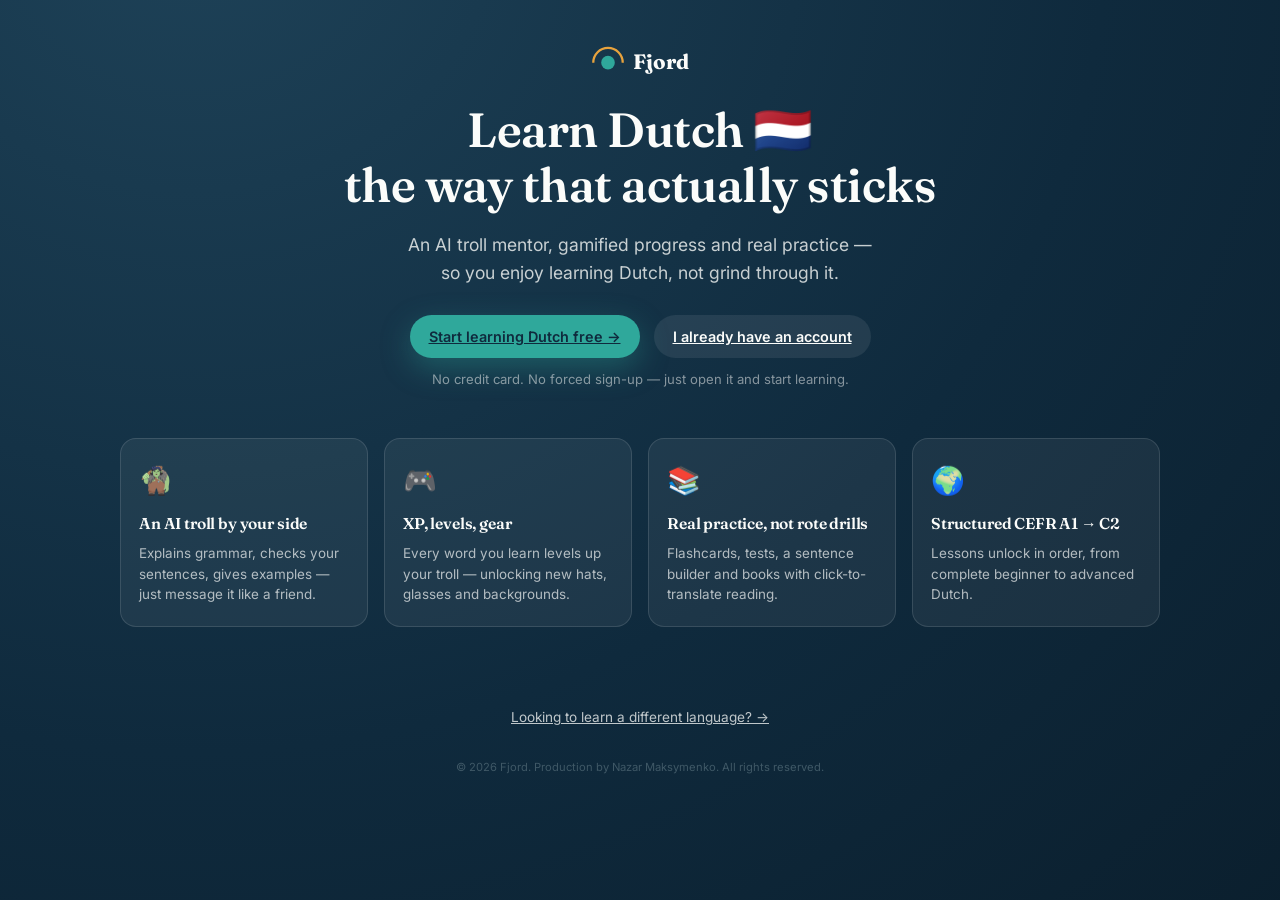
==== learn/dutch/index.html @ 415af26a "finally" ====
<!DOCTYPE html>
<html lang="en">
<head>
    <meta charset="UTF-8">
    <meta name="viewport" content="width=device-width, initial-scale=1.0, maximum-scale=1.0, user-scalable=yes">
    <meta name="author" content="Nazar Maksymenko">
    <meta name="copyright" content="© 2026 Nazar Maksymenko. All rights reserved.">
    <meta name="robots" content="index, follow">

    <!-- ============ PWA ============ -->
    <link rel="manifest" href="../../manifest.json">
    <meta name="theme-color" content="#0A1D2B">
    <link rel="apple-touch-icon" href="../../icons/apple-touch-icon.png">
    <link rel="icon" type="image/png" sizes="512x512" href="../../icons/icon-512.png">
    <link rel="icon" type="image/png" sizes="192x192" href="../../icons/icon-192.png">

    <!-- ============ SEO ============ -->
    <title>Learn Dutch Online for Free — AI Tutor & Games | Fjord</title>
    <meta name="description" content="Learn Dutch for free with Fjord: an AI troll tutor, gamified flashcards, adaptive stories and real practice from A1 to C2. No credit card, no ads.">
    <link rel="canonical" href="https://fjordlp.com/learn/dutch/">

    <!-- ============ Open Graph ============ -->
    <meta property="og:title" content="Learn Dutch Online for Free — AI Tutor & Games | Fjord">
    <meta property="og:description" content="An AI troll tutor, gamified flashcards, adaptive stories and real practice from A1 to C2 — free, no credit card.">
    <meta property="og:url" content="https://fjordlp.com/learn/dutch/">
    <meta property="og:type" content="website">
    <meta property="og:image" content="https://fjordlp.com/og-image.jpg">
    <meta property="og:image:width" content="1200">
    <meta property="og:image:height" content="630">

    <!-- ============ Twitter Card ============ -->
    <meta name="twitter:card" content="summary_large_image">
    <meta name="twitter:title" content="Learn Dutch Online for Free — AI Tutor & Games | Fjord">
    <meta name="twitter:description" content="An AI troll tutor, gamified flashcards, adaptive stories and real practice from A1 to C2 — free, no credit card.">
    <meta name="twitter:image" content="https://fjordlp.com/og-image.jpg">

    <!-- ============ Fonts ============ -->
    <link rel="preconnect" href="https://fonts.googleapis.com">
    <link rel="preconnect" href="https://fonts.gstatic.com" crossorigin>
    <link href="https://fonts.googleapis.com/css2?family=Fraunces:ital,opsz,wght@0,9..144,400;0,9..144,600;0,9..144,700;1,9..144,500&family=Inter:wght@400;500;600;700&family=JetBrains+Mono:wght@400;500;700&display=swap" rel="stylesheet">

    <!-- ============ Styles ============ -->
    <link rel="stylesheet" href="../../css/style.css">

    <!-- ============ Structured data ============ -->
    <script type="application/ld+json">
    {
      "@context": "https://schema.org",
      "@type": "Course",
      "name": "Learn Dutch with Fjord",
      "description": "Gamified Dutch learning platform with an AI tutor, flashcards, adaptive stories and CEFR A1-C2 progression.",
      "provider": {
        "@type": "Organization",
        "name": "Fjord",
        "sameAs": "https://fjordlp.com/"
      },
      "offers": {
        "@type": "Offer",
        "price": "0",
        "priceCurrency": "USD"
      }
    }
    </script>
</head>
<body>
    <div class="auth-page" style="padding-bottom:60px;">
        <section class="hero-landing">
            <div class="hero-inner">
                <div class="hero-brand" style="justify-content:center;">
                    <span class="mark"><svg viewBox="0 0 30 30" width="34" height="34"><circle cx="15" cy="20" r="6" fill="#2FA89B"/><path d="M2 20 A13 13 0 0 1 28 20" stroke="#E8A33D" stroke-width="2" fill="none"/></svg></span>
                    Fjord
                </div>
                <h1 class="hero-title">Learn Dutch 🇳🇱<br>the way that actually sticks</h1>
                <p class="hero-subtitle">An AI troll mentor, gamified progress and real practice —<br class="hero-br">so you enjoy learning Dutch, not grind through it.</p>
                <div class="hero-cta-row">
                    <a class="btn btn-hero-primary" href="/?lang=nl&amp;ui=en">Start learning Dutch free →</a>
                    <a class="btn btn-hero-ghost" href="/?lang=nl&amp;ui=en">I already have an account</a>
                </div>
                <p class="hero-microcopy">No credit card. No forced sign-up — just open it and start learning.</p>
            </div>

            <div class="hero-features">
                <div class="hero-feature-card">
                    <div class="hero-feature-icon">🧌</div>
                    <h3>An AI troll by your side</h3>
                    <p>Explains grammar, checks your sentences, gives examples — just message it like a friend.</p>
                </div>
                <div class="hero-feature-card">
                    <div class="hero-feature-icon">🎮</div>
                    <h3>XP, levels, gear</h3>
                    <p>Every word you learn levels up your troll — unlocking new hats, glasses and backgrounds.</p>
                </div>
                <div class="hero-feature-card">
                    <div class="hero-feature-icon">📚</div>
                    <h3>Real practice, not rote drills</h3>
                    <p>Flashcards, tests, a sentence builder and books with click-to-translate reading.</p>
                </div>
                <div class="hero-feature-card">
                    <div class="hero-feature-icon">🌍</div>
                    <h3>Structured CEFR A1 → C2</h3>
                    <p>Lessons unlock in order, from complete beginner to advanced Dutch.</p>
                </div>
            </div>
        </section>

        <p style="margin-top:24px;font-size:.85rem;"><a href="/" style="color:var(--frost);opacity:.75;">Looking to learn a different language? →</a></p>

        <footer class="appfoot" style="width:100%;">© 2026 Fjord. Production by Nazar Maksymenko. All rights reserved.</footer>
    </div>
</body>
</html>
---- css/style.css ----
/* ===== СТИЛІ ===== */
        :root {
            --navy: #0F2A3D;
            --teal: #2FA89B;
            --teal-dim: #1F7A70;
            --amber: #E8A33D;
            --rose: #D9765B;
            --cream: #F3EFE4;
            --frost: #FBFCFA;
            --ink: #12232B;
            --ink-soft: #3F5866;
            --line: rgba(15,42,61,0.14);
            --line-soft: rgba(15,42,61,0.08);
            --radius: 16px;
            --shadow: 0 8px 28px rgba(15,42,61,0.10);
            --shadow-lg: 0 20px 48px rgba(15,42,61,0.18);
            --green: #2e7d32;
            --red: #c62828;
        }
        * { box-sizing: border-box; }
        html, body { margin: 0; padding: 0; overflow-x: hidden; height: 100%; }
        body {
            font-family: 'Inter', system-ui, sans-serif;
            background: var(--frost);
            color: var(--ink);
            -webkit-font-smoothing: antialiased;
            line-height: 1.5;
            min-height: 100vh;
        }
        h1,h2,h3,h4 { font-family: 'Fraunces', serif; font-weight: 600; margin: 0 0 .4em 0; color: var(--navy); letter-spacing: -.01em; }
        .mono { font-family: 'JetBrains Mono', monospace; }
        button { font-family: inherit; cursor: pointer; }
        ::selection { background: var(--teal); color: white; }
        .hidden { display: none !important; }

        /* ===== AUTH ===== */
.auth-page {
    display: flex;
    flex-direction: column;
    align-items: center;
    min-height: 100vh;
    padding: 0 20px 60px;
    background: radial-gradient(130% 170% at 15% -10%, #1E4258 0%, var(--navy) 55%, #0A1D2B 100%);
}

/* ===== HERO LANDING ===== */
.hero-landing { width: 100%; max-width: 1040px; padding-top: 40px; }
.hero-inner { text-align: center; max-width: 720px; margin: 0 auto; }
.hero-brand {
    display: inline-flex; align-items: center; gap: 8px;
    font-family: 'Fraunces', serif; font-weight: 700; font-size: 1.3rem; color: var(--frost);
    margin-bottom: 20px;
}
.hero-troll { display: flex; justify-content: center; margin-bottom: 8px; min-height: 96px; }
.hero-title {
    font-family: 'Fraunces', serif; font-weight: 600; font-size: clamp(1.9rem, 4.5vw, 3rem);
    color: var(--frost); line-height: 1.15; margin: 0 0 18px;
}
.hero-subtitle {
    color: rgba(251,252,250,.78); font-size: clamp(.95rem, 2vw, 1.1rem); line-height: 1.6;
    margin: 0 0 28px;
}
.hero-cta-row { display: flex; gap: 14px; justify-content: center; flex-wrap: wrap; margin-bottom: 12px; }
.btn-hero-primary {
    background: var(--teal); color: var(--navy); border: none; border-radius: 999px;
    padding: 15px 30px; font-weight: 700; font-size: 1rem; cursor: pointer;
    box-shadow: 0 10px 30px rgba(47,168,155,.35); transition: transform .15s, box-shadow .15s;
}
.btn-hero-primary:hover { transform: translateY(-2px); box-shadow: 0 14px 36px rgba(47,168,155,.45); }
.btn-hero-ghost {
    background: rgba(255,255,255,.08); color: var(--frost); border: 1.5px solid rgba(255,255,255,.25);
    border-radius: 999px; padding: 15px 26px; font-weight: 600; font-size: 1rem; cursor: pointer;
    transition: background .15s;
}
.btn-hero-ghost:hover { background: rgba(255,255,255,.16); }
.hero-microcopy { color: rgba(251,252,250,.5); font-size: .82rem; margin: 0 0 48px; }

.hero-features {
    display: grid; grid-template-columns: repeat(4, 1fr); gap: 16px;
    margin-bottom: 56px;
}
.hero-feature-card {
    background: rgba(255,255,255,.06); border: 1px solid rgba(255,255,255,.12);
    border-radius: 16px; padding: 22px 18px; text-align: left;
}
.hero-feature-icon { font-size: 1.7rem; margin-bottom: 10px; }
.hero-feature-card h3 { color: var(--frost); font-size: .98rem; margin: 0 0 8px; font-family: 'Fraunces', serif; }
.hero-feature-card p { color: rgba(251,252,250,.68); font-size: .84rem; line-height: 1.5; margin: 0; }

@media (max-width: 900px) {
    .hero-features { grid-template-columns: 1fr 1fr; }
}
@media (max-width: 560px) {
    .hero-features { grid-template-columns: 1fr; }
    .hero-br { display: none; }
}
.auth-box {
    background: var(--frost);
    border-radius: var(--radius);
    padding: 40px 32px;
    max-width: 420px;
    width: 100%;
    margin: 0 auto 20px;
    scroll-margin-top: 40px;
    box-shadow: var(--shadow-lg);
}
.auth-box .brand {
    display: flex;
    align-items: center;
    gap: 10px;
    font-family: 'Fraunces', serif;
    font-weight: 700;
    font-size: 1.5rem;
    color: var(--navy);
    justify-content: center;
    margin-bottom: 24px;
}
.auth-box .brand .mark { width: 32px; height: 32px; }
.auth-box h2 { text-align: center; margin-bottom: 20px; }
.auth-box .field { margin-bottom: 16px; }
.auth-box .field label { display: block; font-size: .82rem; font-weight: 600; color: var(--ink-soft); margin-bottom: 4px; }
.auth-box .field input {
    width: 100%; padding: 10px 14px; border-radius: 10px; border: 1px solid var(--line);
    font-size: .95rem; font-family: inherit;
}
.auth-box .field input:focus { border-color: var(--teal); outline: none; }
.auth-box .btn {
    width: 100%; padding: 12px; border-radius: 999px; border: none;
    font-weight: 700; font-size: 1rem; transition: background .15s, color .15s, border-color .15s;
    cursor: pointer;
}
.auth-box .btn-primary { background: var(--teal); color: var(--navy); }
.auth-box .btn-primary:hover { background: var(--teal-dim); color: white; }

/* ===== ВИПРАВЛЕНА КНОПКА ГОСТЯ ===== */
.auth-box .btn-guest {
    background: transparent;
    color: var(--navy);                /* темний текст – видно на білому тлі */
    border: 2px solid var(--teal);     /* яскрава рамка в кольорі бренду */
    margin-top: 10px;
    display: inline-flex;              /* для вирівнювання логотипу та тексту */
    align-items: center;
    justify-content: center;
    gap: 8px;
}
.auth-box .btn-guest:hover {
    background: var(--teal);           /* заливка при наведенні */
    color: var(--frost);               /* білий текст на зеленому */
    border-color: var(--teal-dim);
}
.auth-box .btn-guest .mark {
    display: inline-block;
    width: 20px;
    height: 20px;
    flex-shrink: 0;
}
.auth-box .btn-guest .mark svg {
    display: block;
    width: 100%;
    height: 100%;
}

.auth-box .toggle-link { text-align: center; margin-top: 16px; font-size: .9rem; color: var(--ink-soft); }
.auth-box .toggle-link span { color: var(--teal); cursor: pointer; font-weight: 600; }
.auth-box .toggle-link span:hover { text-decoration: underline; }
.auth-error { color: var(--rose); font-size: .85rem; margin-top: 8px; text-align: center; min-height: 1.4em; }
.auth-divider { display: flex; align-items: center; gap: 12px; margin: 16px 0; color: var(--ink-soft); font-size: .8rem; }
.auth-divider::before, .auth-divider::after { content: ""; flex: 1; height: 1px; background: var(--line); }

        /* ===== APP LAYOUT ===== */
        #app { min-height: 100vh; display: none; flex-direction: column; }
        #app.active { display: flex; }
        .topbar {
            position: sticky; top: 0; z-index: 40;
            background: var(--navy); color: var(--frost);
            padding: 0 16px;
            display: flex; align-items: center; justify-content: space-between;
            height: 60px;
            box-shadow: 0 2px 14px rgba(0,0,0,.18);
        }
        .topbar .brand {
            display: flex; align-items: center; gap: 8px;
            font-family: 'Fraunces', serif; font-weight: 700; font-size: 1.1rem;
            color: var(--frost);
        }
        .topbar .brand .mark { width: 26px; height: 26px; }
        .topbar .nav { display: flex; gap: 2px; flex-wrap: wrap; }
        .topbar .nav button {
            background: transparent; border: none;
            color: rgba(251,252,250,.7);
            padding: 6px 10px; border-radius: 999px;
            font-size: .75rem; font-weight: 500;
            transition: background .15s, color .15s;
            white-space: nowrap;
        }
        .topbar .nav button:hover { background: rgba(255,255,255,.08); color: var(--frost); }
        .topbar .nav button.active { background: var(--teal); color: var(--navy); font-weight: 700; }
        .topbar .user-area { display: flex; align-items: center; gap: 10px; }
        .lang-chip { padding: 4px 8px !important; font-size: .68rem !important; min-width: auto; }
        .topbar .user-area .username { font-size: .8rem; font-weight: 500; color: rgba(251,252,250,.8); }
        .topbar .user-area .logout-btn {
            background: transparent; border: 1px solid rgba(251,252,250,.2);
            color: var(--frost); padding: 4px 12px; border-radius: 999px;
            font-size: .7rem; font-weight: 600; transition: background .15s;
        }
        .topbar .user-area .logout-btn:hover { background: rgba(255,255,255,.1); }
        .hamburger { display: none; background: transparent; border: none; color: var(--frost); font-size: 1.4rem; padding: 4px 8px; }

        main { flex: 1; max-width: 1120px; width: 100%; margin: 0 auto; padding: 24px 16px 60px; }
        .view { animation: fadein .35s ease; }
        @keyframes fadein { from { opacity:0; transform:translateY(8px); } to { opacity:1; transform:none; } }

        /* ===== CARDS ===== */
        .card {
            background: var(--frost);
            border: 1px solid var(--line);
            border-radius: var(--radius);
            padding: 20px 22px;
            box-shadow: var(--shadow);
            transition: box-shadow .2s, transform .15s;
        }
        .card:hover { box-shadow: var(--shadow-lg); }

        /* ===== TROLL & GAMIFICATION ===== */
        .troll-bubble {
            position: relative;
            background: var(--frost);
            border: 1.5px solid var(--line);
            border-radius: 14px;
            padding: 12px 16px;
            font-size: .9rem;
            color: var(--ink);
            max-width: 320px;
        }
        .troll-bubble::before {
            content: "";
            position: absolute;
            left: -8px;
            top: 50%;
            transform: translateY(-50%);
            border-width: 8px 8px 8px 0;
            border-style: solid;
            border-color: transparent var(--line) transparent transparent;
        }
        .troll-bubble::after {
            content: "";
            position: absolute;
            left: -6.5px;
            top: 50%;
            transform: translateY(-50%);
            border-width: 7px 7px 7px 0;
            border-style: solid;
            border-color: transparent var(--frost) transparent transparent;
        }
        .xp-bar-track { height: 12px; border-radius: 999px; background: var(--line-soft); overflow: hidden; }
        .xp-bar-fill { height: 100%; background: linear-gradient(90deg, var(--teal), var(--amber)); border-radius: 999px; transition: width .5s ease; }
        .troll-level-badge {
            display: inline-flex; align-items: center; gap: 6px;
            background: var(--navy); color: var(--frost); padding: 4px 12px; border-radius: 999px;
            font-family: 'JetBrains Mono', monospace; font-size: .78rem; font-weight: 700;
        }
        .gear-row { display: flex; gap: 8px; flex-wrap: wrap; }
        .gear-badge {
            display: flex; align-items: center; justify-content: center;
            width: 40px; height: 40px; border-radius: 10px; overflow: hidden;
            background: var(--line-soft); border: 1.5px solid transparent; position: relative;
        }
        .gear-badge svg { width: 34px; height: 34px; border-radius: 8px; }
        .gear-badge.locked { opacity: .35; filter: grayscale(1); }
        .gear-badge.equipped { border-color: var(--teal); background: rgba(47,168,155,0.12); }
        .gear-badge:not(.locked) { cursor: pointer; }
        .ach-grid { display: grid; grid-template-columns: repeat(auto-fill,minmax(140px,1fr)); gap: 10px; }
        .ach-item {
            border: 1.5px solid var(--line); border-radius: 12px; padding: 12px; text-align: center; font-size: .8rem;
        }
        .ach-item.unlocked { border-color: var(--amber); background: rgba(232,163,61,0.08); }
        .ach-item.locked { opacity: .4; }
        .ach-item .ach-icon { font-size: 1.6rem; margin-bottom: 4px; }

        /* ===== AI ASSISTANT CHAT ===== */
        .chat-shell {
            display: flex; flex-direction: column;
            height: min(640px, 70vh);
            border: 1px solid var(--line); border-radius: var(--radius);
            background: var(--frost); box-shadow: var(--shadow); overflow: hidden;
        }
        .chat-log {
            flex: 1; overflow-y: auto; padding: 18px; display: flex; flex-direction: column; gap: 12px;
        }
        .chat-row { display: flex; gap: 10px; align-items: flex-end; max-width: 100%; }
        .chat-row.user { flex-direction: row-reverse; }
        .chat-avatar { flex-shrink: 0; width: 36px; height: 36px; border-radius: 50%; overflow: hidden; background: var(--line-soft); }
        .chat-avatar svg { display: block; width: 100%; height: 100%; }
        .chat-bubble {
            max-width: 72%; padding: 10px 14px; border-radius: 16px; font-size: .9rem; line-height: 1.45;
            white-space: pre-wrap; word-break: break-word;
        }
        .chat-row.bot .chat-bubble { background: var(--line-soft); color: var(--ink); border-bottom-left-radius: 4px; }
        .chat-row.user .chat-bubble { background: var(--teal); color: white; border-bottom-right-radius: 4px; }
        .chat-row.bot.error .chat-bubble { background: rgba(217,118,91,.12); color: var(--rose); }
        .chat-typing { display: inline-flex; gap: 4px; padding: 2px 4px; }
        .chat-typing span {
            width: 6px; height: 6px; border-radius: 50%; background: var(--ink-soft); opacity: .5;
            animation: chatTypingBlink 1.1s infinite ease-in-out;
        }
        .chat-typing span:nth-child(2) { animation-delay: .15s; }
        .chat-typing span:nth-child(3) { animation-delay: .3s; }
        @keyframes chatTypingBlink { 0%,80%,100%{ opacity:.25; transform: translateY(0); } 40%{ opacity:.9; transform: translateY(-3px); } }
        .chat-input-bar {
            display: flex; gap: 8px; padding: 12px; border-top: 1px solid var(--line); background: var(--frost);
        }
        .chat-input-bar textarea {
            flex: 1; resize: none; border: 1px solid var(--line); border-radius: 14px;
            padding: 10px 14px; font-family: inherit; font-size: .9rem; max-height: 100px; min-height: 42px;
        }
        .chat-input-bar textarea:focus { outline: none; border-color: var(--teal); }
        .chat-send-btn {
            border: none; background: var(--teal); color: var(--navy); border-radius: 999px;
            width: 44px; height: 44px; flex-shrink: 0; font-size: 1.1rem; font-weight: 700;
            display: flex; align-items: center; justify-content: center;
        }
        .chat-send-btn:hover { background: var(--teal-dim); color: white; }
        .chat-send-btn:disabled { opacity: .5; cursor: default; }
        .chat-suggest-row { display: flex; gap: 8px; flex-wrap: wrap; padding: 0 12px 12px; }
        .chat-suggest-chip {
            border: 1px solid var(--line); background: transparent; color: var(--ink-soft);
            border-radius: 999px; padding: 5px 12px; font-size: .78rem;
        }
        .chat-suggest-chip:hover { background: var(--line-soft); color: var(--navy); }

        .grid { display: grid; gap: 16px; }
        .grid.cols-2 { grid-template-columns: 1fr 1fr; }
        .grid.cols-3 { grid-template-columns: repeat(3, 1fr); }
        .grid.cols-4 { grid-template-columns: repeat(4, 1fr); }
        @media(max-width:820px){ .grid.cols-2,.grid.cols-3,.grid.cols-4 { grid-template-columns: 1fr 1fr; } }
        @media(max-width:560px){ .grid.cols-2,.grid.cols-3,.grid.cols-4 { grid-template-columns: 1fr; } }

        .btn {
            display: inline-flex; align-items: center; justify-content: center; gap: 8px;
            border-radius: 999px; border: 1px solid transparent;
            padding: 10px 18px; font-weight: 600; font-size: .9rem;
            transition: transform .1s, box-shadow .15s, background .15s;
        }
        .btn:active { transform: scale(.97); }
        .btn-primary { background: var(--teal); color: var(--navy); }
        .btn-primary:hover { background: var(--teal-dim); color: white; }
        .btn-ghost { background: transparent; border-color: var(--line); color: var(--navy); }
        .btn-ghost:hover { background: var(--line-soft); }
        .btn-amber { background: var(--amber); color: var(--navy); }
        .btn-amber:hover { filter: brightness(1.08); }
        .btn-danger { background: transparent; border-color: var(--rose); color: var(--rose); }
        .btn-danger:hover { background: rgba(217,118,91,.1); }
        .btn-sm { padding: 6px 14px; font-size: .78rem; }
        .btn-block { width: 100%; }

        .tag {
            display: inline-block; padding: 3px 10px; border-radius: 999px;
            font-size: .7rem; font-weight: 700;
            background: var(--line-soft); color: var(--ink-soft);
            text-transform: uppercase; letter-spacing: .04em;
        }
        .tag.level-A1 { background: #DCEFEC; color: #1F7A70; }
        .tag.level-A2 { background: #DCEFEC; color: #166358; }
        .tag.level-B1 { background: #FDEBD3; color: #9C6414; }
        .tag.level-B2 { background: #FDEBD3; color: #7A4E0F; }
        .tag.level-C1 { background: #F6DAD1; color: #A34123; }
        .tag.level-C2 { background: #F6DAD1; color: #7C2E13; }

        .progress-track { height: 6px; border-radius: 999px; background: var(--line-soft); overflow: hidden; }
        .progress-fill { height: 100%; background: linear-gradient(90deg, var(--teal), var(--amber)); border-radius: 999px; transition: width .6s ease; }

        /* ===== HERO ===== */
        .hero {
            position: relative; border-radius: 18px; overflow: hidden;
            padding: 32px 24px; margin-bottom: 24px;
            background: radial-gradient(130% 170% at 15% -10%, #1E4258 0%, var(--navy) 55%, #0A1D2B 100%);
            color: var(--frost);
        }
        .hero .eyebrow { font-family: 'JetBrains Mono', monospace; color: var(--teal); font-size: .7rem; letter-spacing: .1em; text-transform: uppercase; margin-bottom: 8px; }
        .hero h1 { color: var(--frost); font-size: 1.6rem; max-width: 660px; }
        .hero p { color: rgba(251,252,250,.78); max-width: 540px; margin-bottom: 16px; font-size: .95rem; }
        .sunarc-wrap { position: absolute; right: -30px; top: -30px; width: 240px; height: 240px; opacity: .8; pointer-events: none; }
        @media(max-width:820px){ .sunarc-wrap { display: none; } }
        .homepick { display: flex; flex-wrap: wrap; gap: 8px; margin-top: 14px; }
        .homepick .btn { background: rgba(255,255,255,.08); color: var(--frost); border-color: rgba(255,255,255,.2); font-size: .82rem; padding: 8px 14px; }
        .homepick .btn:hover { background: rgba(255,255,255,.18); }

        .dailyword { display: flex; align-items: center; gap: 14px; }
        .dailyword .word-no { font-family: 'Fraunces', serif; font-size: 1.4rem; font-weight: 600; color: var(--navy); }
        .dailyword .word-uk { color: var(--ink-soft); font-size: .95rem; }
        .soundbtn {
            width: 40px; height: 40px; border-radius: 50%; border: 1px solid var(--line);
            background: var(--frost);
            display: flex; align-items: center; justify-content: center;
            flex: none; font-size: .95rem; color: var(--navy);
            transition: background .15s, transform .1s;
        }
        .soundbtn:hover { background: var(--line-soft); transform: scale(1.05); }
        .mic-btn.listening { background: var(--rose); color: var(--frost); animation: mic-pulse 1s infinite; }
        @keyframes mic-pulse { 0%,100% { box-shadow: 0 0 0 0 rgba(217,118,91,.5); } 50% { box-shadow: 0 0 0 8px rgba(217,118,91,0); } }

        .calendar-strip { display: flex; gap: 4px; margin-top: 8px; flex-wrap: wrap; }
        .calendar-strip .day {
            width: 30px; height: 30px; border-radius: 6px; background: var(--line-soft);
            display: flex; align-items: center; justify-content: center;
            font-size: .65rem; color: var(--ink-soft); font-family: 'JetBrains Mono', monospace;
        }
        .calendar-strip .day.active { background: var(--teal); color: white; font-weight: 700; }
        .calendar-strip .day.today { border: 2px solid var(--amber); }

        /* ===== LEVELS ===== */
        .level-card { cursor: pointer; transition: transform .15s, box-shadow .15s; position: relative; }
        .level-card:hover { transform: translateY(-3px); box-shadow: var(--shadow-lg); }
        .level-card.current { border: 2px solid var(--teal); }
        .level-card h3 { margin-bottom: 4px; font-size: 1.1rem; }
        .level-card .lname { color: var(--ink-soft); font-size: .8rem; margin-bottom: 10px; }
        .level-topics { display: flex; flex-wrap: wrap; gap: 4px; margin-top: 8px; }
        .level-topics span { font-size: .65rem; background: var(--line-soft); padding: 2px 8px; border-radius: 999px; color: var(--ink-soft); }

        /* ===== FLASHCARDS ===== */
        .deckpicker { display: flex; flex-wrap: wrap; gap: 8px; margin: 14px 0 20px; }
        .chip {
            padding: 7px 14px; border-radius: 999px; border: 1px solid var(--line);
            background: var(--frost); font-size: .8rem; font-weight: 600; color: var(--ink-soft);
            transition: all .15s;
        }
        .chip.active { background: var(--navy); color: var(--frost); border-color: var(--navy); }
        .chip:hover { border-color: var(--teal); transform: translateY(-1px); }

        .flash-stage { display: flex; flex-direction: column; align-items: stretch; padding: 12px 0; }
        .flash-card-holder { width: 100%; display: flex; flex-direction: column; align-items: center; }
        .flash-progress { width: 100%; max-width: 560px; margin-bottom: 18px; }
        .flash-progress .meta { display: flex; justify-content: space-between; font-size: .75rem; color: var(--ink-soft); margin-bottom: 4px; font-family: 'JetBrains Mono', monospace; }

        .flip-card { width: 100%; max-width: 560px; height: 340px; perspective: 1400px; margin-bottom: 20px; touch-action: manipulation; }
        .flip-inner { position: relative; width: 100%; height: 100%; transition: transform .5s cubic-bezier(.4,.2,.2,1); transform-style: preserve-3d; cursor: pointer; border-radius: 20px; }
        .flip-inner.flipped { transform: rotateY(180deg); }
        .flip-face { position: absolute; inset: 0; backface-visibility: hidden; border-radius: 20px; display: flex; flex-direction: column; align-items: center; justify-content: center; gap: 10px; padding: 24px 20px; text-align: center; box-shadow: var(--shadow-lg); border: 1px solid var(--line); overflow: hidden; background: var(--frost); }
        .flip-back { background: var(--navy); color: var(--frost); transform: rotateY(180deg); }
        .flip-face .no-word { font-family: 'Fraunces', serif; font-size: 2.6rem; font-weight: 700; color: var(--navy); line-height: 1.2; max-width: 100%; overflow-wrap: break-word; word-break: keep-all; hyphens: none; text-align: center; }
        .flip-back .no-word { color: var(--frost); }
        .flip-face .uk-word { font-size: 2rem; font-weight: 700; max-width: 100%; overflow-wrap: break-word; word-break: keep-all; hyphens: none; text-align: center; }
        .flip-face .example { font-size: .95rem; color: var(--ink-soft); font-style: italic; max-width: 90%; line-height: 1.5; }
        .flip-back .example { color: rgba(251,252,250,.8); }
        .flip-hint { font-size: .7rem; color: var(--ink-soft); text-transform: uppercase; letter-spacing: .06em; font-family: 'JetBrains Mono', monospace; max-width: 90%; margin-top: 4px; }
        .flip-back .flip-hint { color: rgba(251,252,250,.5); }

        .grade-row { display: flex; gap: 8px; width: 100%; max-width: 560px; }
        .grade-row .btn { flex: 1; font-size: .82rem; padding: 10px 12px; }

        .mc-options { display: grid; gap: 8px; width: 100%; max-width: 500px; }
        .mc-opt {
            padding: 12px 16px; border-radius: 12px; border: 1px solid var(--line);
            background: var(--frost); text-align: left; font-size: .95rem; font-weight: 500;
            transition: border-color .15s, background .15s; word-break: break-word;
        }
        .mc-opt:hover { border-color: var(--teal); }
        .mc-opt.correct { background: #DCEFEC; border-color: var(--teal-dim); color: var(--teal-dim); font-weight: 700; }
        .mc-opt.wrong { background: #F6DAD1; border-color: var(--rose); color: #A34123; font-weight: 700; }
        .mc-opt[disabled] { pointer-events: none; }

        .type-input {
            width: 100%; max-width: 500px; padding: 12px 16px; border-radius: 12px;
            border: 1.5px solid var(--line); font-size: 1rem; font-family: 'JetBrains Mono', monospace;
            text-align: center; margin-bottom: 12px;
        }
        .type-input:focus { border-color: var(--teal); }
        .feedback-banner { width: 100%; max-width: 500px; padding: 10px 16px; border-radius: 12px; margin-bottom: 12px; font-weight: 600; font-size: .88rem; }
        .feedback-banner.ok { background: #DCEFEC; color: var(--teal-dim); }
        .feedback-banner.bad { background: #F6DAD1; color: #A34123; }

        .session-end { text-align: center; padding: 30px 16px; }
        .session-end .bignum { font-family: 'JetBrains Mono', monospace; font-size: 2.6rem; color: var(--teal); font-weight: 700; }

        /* ===== TESTS ===== */
        .test-type-card { display: flex; flex-direction: column; gap: 8px; height: 100%; }
        .test-type-card .icon { font-size: 1.6rem; }
        .test-type-card p { color: var(--ink-soft); font-size: .85rem; flex: 1; }
        .cloze-sentence { font-size: 1.15rem; line-height: 1.8; margin: 16px 0; font-family: 'Fraunces', serif; }
        .order-tokens { display: flex; flex-wrap: wrap; gap: 6px; min-height: 44px; padding: 10px; border: 1.5px dashed var(--line); border-radius: 12px; margin-bottom: 12px; }
        .order-pool { display: flex; flex-wrap: wrap; gap: 6px; margin-bottom: 16px; }
        .token { padding: 8px 12px; border-radius: 8px; background: var(--navy); color: var(--frost); font-weight: 600; font-size: .88rem; }

        /* ===== GRAMMAR ===== */
        .gram-item { border: 1px solid var(--line); border-radius: 14px; margin-bottom: 10px; overflow: hidden; background: var(--frost); }
        .gram-head { display: flex; justify-content: space-between; align-items: center; padding: 14px 18px; cursor: pointer; }
        .gram-head h3 { margin: 0; font-size: 1rem; }
        .gram-body { padding: 0 18px 18px; display: none; }
        .gram-body.open { display: block; }
        .gram-body table { border-collapse: collapse; width: 100%; margin: 12px 0; font-size: .85rem; }
        .gram-body th,.gram-body td { border: 1px solid var(--line); padding: 6px 8px; text-align: left; }
        .gram-body th { background: var(--cream); font-family: 'JetBrains Mono', monospace; font-size: .72rem; text-transform: uppercase; }

        /* ===== BOOKS (reading + click-to-translate) ===== */
        .book-word { cursor: pointer; border-radius: 4px; transition: background .12s; }
        .book-word:hover { background: var(--cream); }
        .book-word-popup {
            position: absolute; z-index: 200; background: var(--navy, var(--ink));
            color: #fff; padding: 8px 12px; border-radius: 10px; font-size: .85rem;
            box-shadow: var(--shadow-lg); max-width: 260px;
        }
        .mc-opt.book-selected { border-color: var(--teal); background: var(--cream); }
        .book-chapter-list-item {
            padding: 10px 12px; border-radius: 8px; cursor: pointer; font-size: .9rem;
            transition: background .12s;
        }
        .book-chapter-list-item:hover { background: var(--cream); }
        .book-chapter-list-item.active { background: var(--teal); color: #fff; font-weight: 600; }

        .book-cover-thumb {
            width: 64px; height: 90px; object-fit: cover; border-radius: 8px; flex-shrink: 0;
            box-shadow: var(--shadow);
        }
        .book-cover-placeholder {
            display: flex; align-items: center; justify-content: center; font-size: 1.8rem;
            background: var(--cream);
        }
        .book-cover-large {
            width: 110px; height: 156px; object-fit: cover; border-radius: 10px; flex-shrink: 0;
            box-shadow: var(--shadow);
        }
        .book-illustration { margin: 18px 0; text-align: center; }
        .book-illustration img { max-width: 100%; border-radius: 12px; box-shadow: var(--shadow); }
        .book-illustration figcaption { margin-top: 8px; font-size: .8rem; color: var(--ink-soft); font-style: italic; }

        /* ===== CHOOSE LANGUAGE (dedicated first-run screen) ===== */
        .cl-lang-card {
            display: flex; flex-direction: column; align-items: center; gap: 4px;
            padding: 18px 10px; border: 2px solid var(--line); border-radius: 14px;
            background: var(--frost); cursor: pointer; transition: all .15s; font-family: inherit;
        }
        .cl-lang-card:hover { border-color: var(--teal); transform: translateY(-2px); box-shadow: var(--shadow); }
        .cl-lang-card.active { border-color: var(--teal); background: rgba(47,168,155,0.08); }
        .cl-lang-flag { font-size: 2rem; line-height: 1; }
        .cl-lang-native { font-weight: 600; font-size: .95rem; margin-top: 4px; }
        .cl-lang-name { font-size: .75rem; color: var(--ink-soft); }

        /* ===== ADMIN: books editor ===== */
        .book-chapter-editor { border: 1px solid var(--line); border-radius: 14px; padding: 14px 16px; margin-bottom: 14px; background: var(--frost); }
        .book-chapter-editor textarea { width: 100%; min-height: 160px; font-family: inherit; font-size: .88rem; padding: 8px; border: 1px solid var(--line); border-radius: 8px; resize: vertical; }

        /* ===== VOCABULARY ===== */
        .vocab-table { width: 100%; border-collapse: collapse; font-size: .85rem; }
        .vocab-table th { text-align: left; padding: 8px 6px; border-bottom: 2px solid var(--line); font-family: 'JetBrains Mono', monospace; font-size: .7rem; text-transform: uppercase; color: var(--ink-soft); }
        .vocab-table td { padding: 6px 6px; border-bottom: 1px solid var(--line-soft); vertical-align: middle; }
        .vocab-table .status { font-size: .65rem; font-weight: 600; padding: 2px 8px; border-radius: 999px; }
        .vocab-table .status.new { background: var(--line-soft); color: var(--ink-soft); }
        .vocab-table .status.due { background: var(--amber); color: var(--navy); }
        .vocab-table .status.mastered { background: var(--teal); color: white; }

        /* ===== PROFILE ===== */
        .stat-box { text-align: center; padding: 14px 8px; }
        .stat-box .num { font-family: 'JetBrains Mono', monospace; font-size: 1.6rem; font-weight: 700; color: var(--teal-dim); }
        .stat-box .label { font-size: .72rem; color: var(--ink-soft); margin-top: 2px; }
        .calendar-grid { display: grid; grid-template-columns: repeat(15, 1fr); gap: 4px; margin-top: 10px; }
        .calendar-grid .cell { aspect-ratio: 1; border-radius: 4px; background: var(--line-soft); }
        .calendar-grid .cell.on { background: var(--teal); }

        .field { margin-bottom: 14px; }
        .field label { display: block; font-size: .78rem; font-weight: 600; color: var(--ink-soft); margin-bottom: 4px; }
        .field input,.field select { width: 100%; padding: 8px 12px; border-radius: 10px; border: 1px solid var(--line); font-family: inherit; font-size: .9rem; }

        .empty-state { text-align: center; padding: 40px 16px; color: var(--ink-soft); }
        .empty-state h3 { color: var(--navy); }

        .toast { position: fixed; bottom: 20px; left: 50%; transform: translateX(-50%); background: var(--navy); color: var(--frost); padding: 10px 20px; border-radius: 999px; font-size: .84rem; font-weight: 600; box-shadow: var(--shadow-lg); z-index: 100; animation: toastin .25s ease; }
        @keyframes toastin { from { opacity:0; transform:translate(-50%,10px); } to { opacity:1; transform:translate(-50%,0); } }

        footer.appfoot { text-align: center; padding: 18px; color: var(--ink-soft); font-size: .7rem; }

        /* ===== TEST NAVIGATION ===== */
        .test-nav { display: flex; flex-wrap: wrap; gap: 8px; justify-content: center; margin-bottom: 16px; }
        .test-nav .dot {
            width: 36px; height: 36px; border-radius: 50%;
            display: flex; align-items: center; justify-content: center;
            font-size: .7rem; font-weight: 700;
            color: var(--ink-soft); background: var(--line-soft);
            border: 2px solid transparent; transition: all .2s;
            cursor: pointer; user-select: none;
        }
        .test-nav .dot.active { border-color: var(--teal); background: var(--frost); color: var(--navy); }
        .test-nav .dot.correct { background: var(--green); color: white; }
        .test-nav .dot.wrong { background: var(--rose); color: white; }
        .test-nav .dot.correct.active, .test-nav .dot.wrong.active { border-color: var(--amber); transform: scale(1.1); }
        .test-controls { display: flex; gap: 12px; justify-content: center; margin-top: 16px; flex-wrap: wrap; }

        /* ===== NORSKPRØVE ACADEMY ===== */
        .exam-card {
            border: 1px solid var(--line);
            border-radius: var(--radius);
            padding: 20px;
            background: var(--frost);
            transition: box-shadow .2s;
            cursor: pointer;
        }
        .exam-card:hover { box-shadow: var(--shadow-lg); }
        .exam-card .exam-icon { font-size: 2rem; margin-bottom: 8px; }
        .exam-card .exam-tag {
            display: inline-block; padding: 2px 10px; border-radius: 999px;
            font-size: .6rem; font-weight: 700; text-transform: uppercase;
            background: var(--amber); color: var(--navy);
        }
        .exam-card .exam-level { display: inline-block; padding: 2px 10px; border-radius: 999px; font-size: .6rem; font-weight: 700; background: var(--teal); color: white; }
        .exam-result { text-align: center; padding: 20px; }
        .exam-result .big-score { font-family: 'JetBrains Mono', monospace; font-size: 3rem; font-weight: 700; color: var(--teal); }

        /* ===== MOBILE ===== */
        @media(max-width:760px) {
            .topbar .nav { position: fixed; top: 60px; left: 0; right: 0; background: var(--navy); flex-direction: column; padding: 8px 16px; display: none; box-shadow: var(--shadow-lg); z-index: 50; gap: 2px; }
            .topbar .nav.open { display: flex; }
            .topbar .nav button { text-align: left; padding: 8px 14px; font-size: .85rem; }
            .hamburger { display: block; }
            .hero h1 { font-size: 1.4rem; }
            .hero { padding: 24px 18px; }
            .homepick .btn { font-size: .78rem; padding: 7px 12px; }
            .card { padding: 16px 18px; }
            main { padding: 16px 12px 40px; }
            .flip-card { height: 300px; max-width: 100%; }
            .flip-face .no-word { font-size: 2.2rem; }
            .flip-face .uk-word { font-size: 1.6rem; }
            .flip-face .example { font-size: .85rem; }
            .grade-row .btn { font-size: .78rem; padding: 8px 10px; }
            .mc-opt { font-size: .88rem; padding: 10px 14px; }
            .type-input { font-size: .95rem; padding: 10px 14px; }
            .test-nav .dot { width: 30px; height: 30px; font-size: .6rem; }
        }
        @media(max-width:480px) {
            .auth-box { padding: 30px 20px; }
            .topbar .username { display: none; }
            .topbar .user-area { gap: 6px; }
            .topbar .logout-btn { padding: 4px 8px; font-size: .7rem; }
            .flip-card { height: 260px; }
            .flip-face .no-word { font-size: 1.8rem; }
            .flip-face .uk-word { font-size: 1.4rem; }
            .flip-face .example { font-size: .78rem; }
            .flip-hint { font-size: .6rem; }
            .grade-row { flex-wrap: wrap; }
            .grade-row .btn { min-width: 80px; }
            .soundbtn { width: 36px; height: 36px; font-size: .85rem; }
            .dailyword .word-no { font-size: 1.2rem; }
            .grid.cols-2,.grid.cols-3,.grid.cols-4 { grid-template-columns: 1fr; }
            .deckpicker .chip { font-size: .72rem; padding: 5px 10px; }
            .hero h1 { font-size: 1.2rem; }
            .hero p { font-size: .85rem; }
            .topbar { height: 56px; padding: 0 12px; }
            .topbar .brand { font-size: 1rem; }
            .topbar .brand .mark { width: 24px; height: 24px; }
            .calendar-strip .day { width: 26px; height: 26px; font-size: .55rem; }
            .vocab-table { font-size: .78rem; }
            .vocab-table th,.vocab-table td { padding: 4px 4px; }
            .auth-box { padding: 30px 20px; }
            .test-nav .dot { width: 26px; height: 26px; font-size: .55rem; }
        }
        @media(max-width:380px) {
            .flip-card { height: 220px; }
            .flip-face .no-word { font-size: 1.5rem; }
            .flip-face .uk-word { font-size: 1.1rem; }
            .flip-face .example { font-size: .7rem; }
            .flip-hint { font-size: .55rem; }
            .grade-row .btn { font-size: .7rem; padding: 6px 8px; }
        }


/* =====================================================================
   AI-ПОМІЧНИК: ПЛАВАЮЧА КНОПКА (FAB) + БІЧНА ПАНЕЛЬ
   Раніше "Помічник" був окремою вкладкою в меню — клік по ній повністю
   перезавантажував <main>. Тепер це кругла кнопка, яка "плаває" поверх
   ВСІХ вкладок (вона лежить у #app, а не в <main>, тож не зникає під час
   навігації), а клік по ній відкриває чат збоку, не змінюючи поточну
   сторінку/маршрут.
   ===================================================================== */
.assistant-fab {
    position: fixed;
    right: 22px;
    bottom: 22px;
    z-index: 70;
    width: 58px;
    height: 58px;
    border-radius: 50%;
    border: none;
    background: var(--teal);
    color: var(--navy);
    font-size: 1.6rem;
    display: flex;
    align-items: center;
    justify-content: center;
    box-shadow: var(--shadow-lg);
    transition: transform .15s ease, background .15s ease, color .15s ease;
}
.assistant-fab:hover { background: var(--teal-dim); color: white; transform: scale(1.07); }
.assistant-fab:active { transform: scale(.96); }
.assistant-fab-avatar { display: flex; align-items: center; justify-content: center; width: 46px; height: 46px; line-height: 0; }
.assistant-fab-avatar svg { width: 100%; height: 100%; }
.assistant-fab .fab-dot {
    position: absolute; top: -2px; right: -2px;
    width: 12px; height: 12px; border-radius: 50%;
    background: var(--amber); border: 2px solid var(--frost);
    display: none;
}

.assistant-overlay {
    position: fixed;
    inset: 0;
    background: rgba(15,42,61,.35);
    z-index: 65;
    opacity: 0;
    pointer-events: none;
    transition: opacity .2s ease;
}
.assistant-overlay.open { opacity: 1; pointer-events: auto; }

.assistant-panel {
    position: fixed;
    top: 0;
    right: 0;
    height: 100vh;
    width: min(400px, 92vw);
    background: var(--frost);
    box-shadow: var(--shadow-lg);
    z-index: 71;
    display: flex;
    flex-direction: column;
    transform: translateX(100%);
    transition: transform .28s ease;
}
.assistant-panel.open { transform: translateX(0); }
.assistant-panel-header {
    display: flex;
    align-items: center;
    justify-content: space-between;
    gap: 10px;
    padding: 14px 16px;
    background: var(--navy);
    color: var(--frost);
    flex-shrink: 0;
}
.assistant-panel-title {
    display: flex;
    align-items: center;
    gap: 8px;
    font-family: 'Fraunces', serif;
    font-weight: 600;
    font-size: 1.05rem;
}
.assistant-panel-title .mini-avatar { width: 28px; height: 28px; border-radius: 50%; overflow: hidden; background: rgba(255,255,255,.12); }
.assistant-panel-title .mini-avatar svg { display: block; width: 100%; height: 100%; }
.assistant-close-btn {
    background: transparent;
    border: 1px solid rgba(251,252,250,.25);
    color: var(--frost);
    width: 30px; height: 30px;
    border-radius: 50%;
    font-size: 1rem;
    display: flex; align-items: center; justify-content: center;
    flex-shrink: 0;
}
.assistant-close-btn:hover { background: rgba(255,255,255,.12); }
.assistant-panel-sub {
    padding: 8px 16px;
    font-size: .78rem;
    color: var(--ink-soft);
    border-bottom: 1px solid var(--line-soft);
    flex-shrink: 0;
}
.assistant-chat-shell {
    flex: 1;
    min-height: 0;
    border: none;
    border-radius: 0;
    box-shadow: none;
    height: auto;
}
.assistant-panel-footer {
    padding: 8px 14px 12px;
    display: flex;
    justify-content: flex-end;
    flex-shrink: 0;
    border-top: 1px solid var(--line-soft);
}

@media (max-width: 640px) {
    .assistant-panel { width: 100vw; }
    .assistant-fab { right: 16px; bottom: 16px; }
}

/* ---- Leaderboard row (перенесено з окремого <script>-інжекту у CSS) ---- */
.leaderboard-row { display: flex; align-items: center; padding: 6px 8px; border-bottom: 1px solid var(--line-soft); font-size: .85rem; }
.leaderboard-row .rank { width: 30px; font-weight: 700; color: var(--ink-soft); font-family: 'JetBrains Mono', monospace; }
.leaderboard-row .name { flex: 1; }
.leaderboard-row .pts { font-weight: 600; color: var(--teal-dim); font-family: 'JetBrains Mono', monospace; }
.leaderboard-row.you { background: rgba(47,168,155,0.08); border-radius: 8px; }
.leaderboard-row.you .rank { color: var(--teal); }
.leaderboard-row.you .name { font-weight: 700; }
.leaderboard-row.you .pts { color: var(--teal); }

/* Адмін-панель */
.admin-card:hover {
    transform: translateY(-2px);
    box-shadow: var(--shadow-lg);
}
.admin-card:active {
    transform: scale(0.98);
}
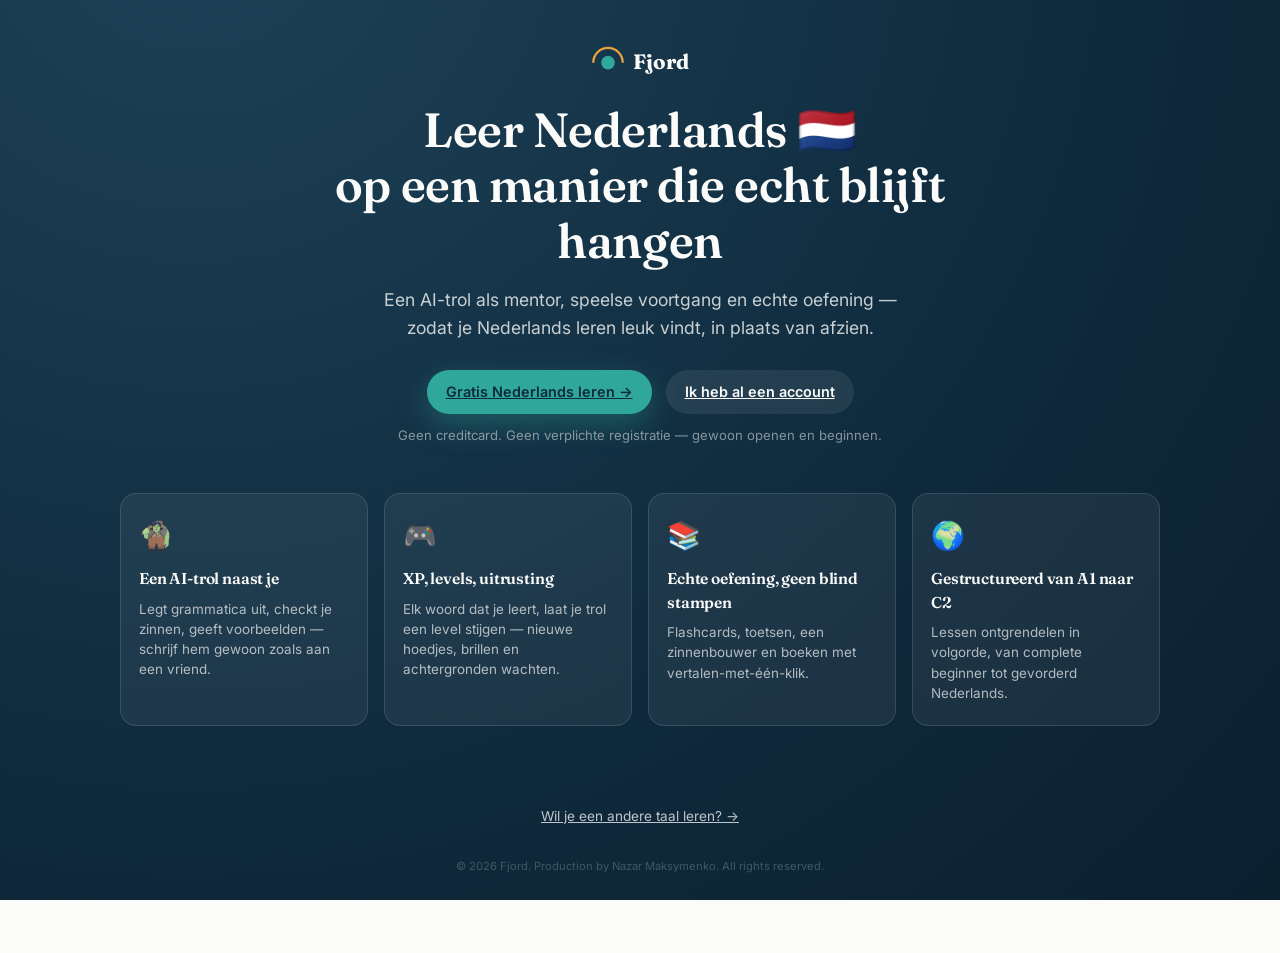
==== commit 83cc7d1a: "please333" ====
--- a/learn/dutch/index.html
+++ b/learn/dutch/index.html
@@ -1,5 +1,5 @@
 <!DOCTYPE html>
-<html lang="en">
+<html lang="nl">
 <head>
     <meta charset="UTF-8">
     <meta name="viewport" content="width=device-width, initial-scale=1.0, maximum-scale=1.0, user-scalable=yes">
@@ -15,13 +15,13 @@
     <link rel="icon" type="image/png" sizes="192x192" href="../../icons/icon-192.png">
 
     <!-- ============ SEO ============ -->
-    <title>Learn Dutch Online for Free — AI Tutor & Games | Fjord</title>
-    <meta name="description" content="Learn Dutch for free with Fjord: an AI troll tutor, gamified flashcards, adaptive stories and real practice from A1 to C2. No credit card, no ads.">
+    <title>Gratis Nederlands leren online — AI-tutor & spelletjes | Fjord</title>
+    <meta name="description" content="Leer gratis Nederlands met Fjord: een AI-trol als tutor, speelse flashcards, adaptieve verhalen en echte oefening van A1 tot C2. Geen creditcard, geen advertenties.">
     <link rel="canonical" href="https://fjordlp.com/learn/dutch/">
 
     <!-- ============ Open Graph ============ -->
-    <meta property="og:title" content="Learn Dutch Online for Free — AI Tutor & Games | Fjord">
-    <meta property="og:description" content="An AI troll tutor, gamified flashcards, adaptive stories and real practice from A1 to C2 — free, no credit card.">
+    <meta property="og:title" content="Gratis Nederlands leren online — AI-tutor & spelletjes | Fjord">
+    <meta property="og:description" content="Een AI-trol als tutor, speelse flashcards, adaptieve verhalen en echte oefening van A1 tot C2 — gratis, zonder creditcard.">
     <meta property="og:url" content="https://fjordlp.com/learn/dutch/">
     <meta property="og:type" content="website">
     <meta property="og:image" content="https://fjordlp.com/og-image.jpg">
@@ -30,8 +30,8 @@
 
     <!-- ============ Twitter Card ============ -->
     <meta name="twitter:card" content="summary_large_image">
-    <meta name="twitter:title" content="Learn Dutch Online for Free — AI Tutor & Games | Fjord">
-    <meta name="twitter:description" content="An AI troll tutor, gamified flashcards, adaptive stories and real practice from A1 to C2 — free, no credit card.">
+    <meta name="twitter:title" content="Gratis Nederlands leren online — AI-tutor & spelletjes | Fjord">
+    <meta name="twitter:description" content="Een AI-trol als tutor, speelse flashcards, adaptieve verhalen en echte oefening van A1 tot C2 — gratis, zonder creditcard.">
     <meta name="twitter:image" content="https://fjordlp.com/og-image.jpg">
 
     <!-- ============ Fonts ============ -->
@@ -47,8 +47,8 @@
     {
       "@context": "https://schema.org",
       "@type": "Course",
-      "name": "Learn Dutch with Fjord",
-      "description": "Gamified Dutch learning platform with an AI tutor, flashcards, adaptive stories and CEFR A1-C2 progression.",
+      "name": "Leer Nederlands met Fjord",
+      "description": "Speels Nederlands-leerplatform met AI-tutor, flashcards, adaptieve verhalen en CEFR A1-C2-opbouw.",
       "provider": {
         "@type": "Organization",
         "name": "Fjord",
@@ -70,40 +70,40 @@
                     <span class="mark"><svg viewBox="0 0 30 30" width="34" height="34"><circle cx="15" cy="20" r="6" fill="#2FA89B"/><path d="M2 20 A13 13 0 0 1 28 20" stroke="#E8A33D" stroke-width="2" fill="none"/></svg></span>
                     Fjord
                 </div>
-                <h1 class="hero-title">Learn Dutch 🇳🇱<br>the way that actually sticks</h1>
-                <p class="hero-subtitle">An AI troll mentor, gamified progress and real practice —<br class="hero-br">so you enjoy learning Dutch, not grind through it.</p>
+                <h1 class="hero-title">Leer Nederlands 🇳🇱<br>op een manier die echt blijft hangen</h1>
+                <p class="hero-subtitle">Een AI-trol als mentor, speelse voortgang en echte oefening —<br class="hero-br">zodat je Nederlands leren leuk vindt, in plaats van afzien.</p>
                 <div class="hero-cta-row">
-                    <a class="btn btn-hero-primary" href="/?lang=nl&amp;ui=en">Start learning Dutch free →</a>
-                    <a class="btn btn-hero-ghost" href="/?lang=nl&amp;ui=en">I already have an account</a>
+                    <a class="btn btn-hero-primary" href="/?lang=nl&amp;ui=en">Gratis Nederlands leren →</a>
+                    <a class="btn btn-hero-ghost" href="/?lang=nl&amp;ui=en">Ik heb al een account</a>
                 </div>
-                <p class="hero-microcopy">No credit card. No forced sign-up — just open it and start learning.</p>
+                <p class="hero-microcopy">Geen creditcard. Geen verplichte registratie — gewoon openen en beginnen.</p>
             </div>
 
             <div class="hero-features">
                 <div class="hero-feature-card">
                     <div class="hero-feature-icon">🧌</div>
-                    <h3>An AI troll by your side</h3>
-                    <p>Explains grammar, checks your sentences, gives examples — just message it like a friend.</p>
+                    <h3>Een AI-trol naast je</h3>
+                    <p>Legt grammatica uit, checkt je zinnen, geeft voorbeelden — schrijf hem gewoon zoals aan een vriend.</p>
                 </div>
                 <div class="hero-feature-card">
                     <div class="hero-feature-icon">🎮</div>
-                    <h3>XP, levels, gear</h3>
-                    <p>Every word you learn levels up your troll — unlocking new hats, glasses and backgrounds.</p>
+                    <h3>XP, levels, uitrusting</h3>
+                    <p>Elk woord dat je leert, laat je trol een level stijgen — nieuwe hoedjes, brillen en achtergronden wachten.</p>
                 </div>
                 <div class="hero-feature-card">
                     <div class="hero-feature-icon">📚</div>
-                    <h3>Real practice, not rote drills</h3>
-                    <p>Flashcards, tests, a sentence builder and books with click-to-translate reading.</p>
+                    <h3>Echte oefening, geen blind stampen</h3>
+                    <p>Flashcards, toetsen, een zinnenbouwer en boeken met vertalen-met-één-klik.</p>
                 </div>
                 <div class="hero-feature-card">
                     <div class="hero-feature-icon">🌍</div>
-                    <h3>Structured CEFR A1 → C2</h3>
-                    <p>Lessons unlock in order, from complete beginner to advanced Dutch.</p>
+                    <h3>Gestructureerd van A1 naar C2</h3>
+                    <p>Lessen ontgrendelen in volgorde, van complete beginner tot gevorderd Nederlands.</p>
                 </div>
             </div>
         </section>
 
-        <p style="margin-top:24px;font-size:.85rem;"><a href="/" style="color:var(--frost);opacity:.75;">Looking to learn a different language? →</a></p>
+        <p style="margin-top:24px;font-size:.85rem;"><a href="/" style="color:var(--frost);opacity:.75;">Wil je een andere taal leren? →</a></p>
 
         <footer class="appfoot" style="width:100%;">© 2026 Fjord. Production by Nazar Maksymenko. All rights reserved.</footer>
     </div>
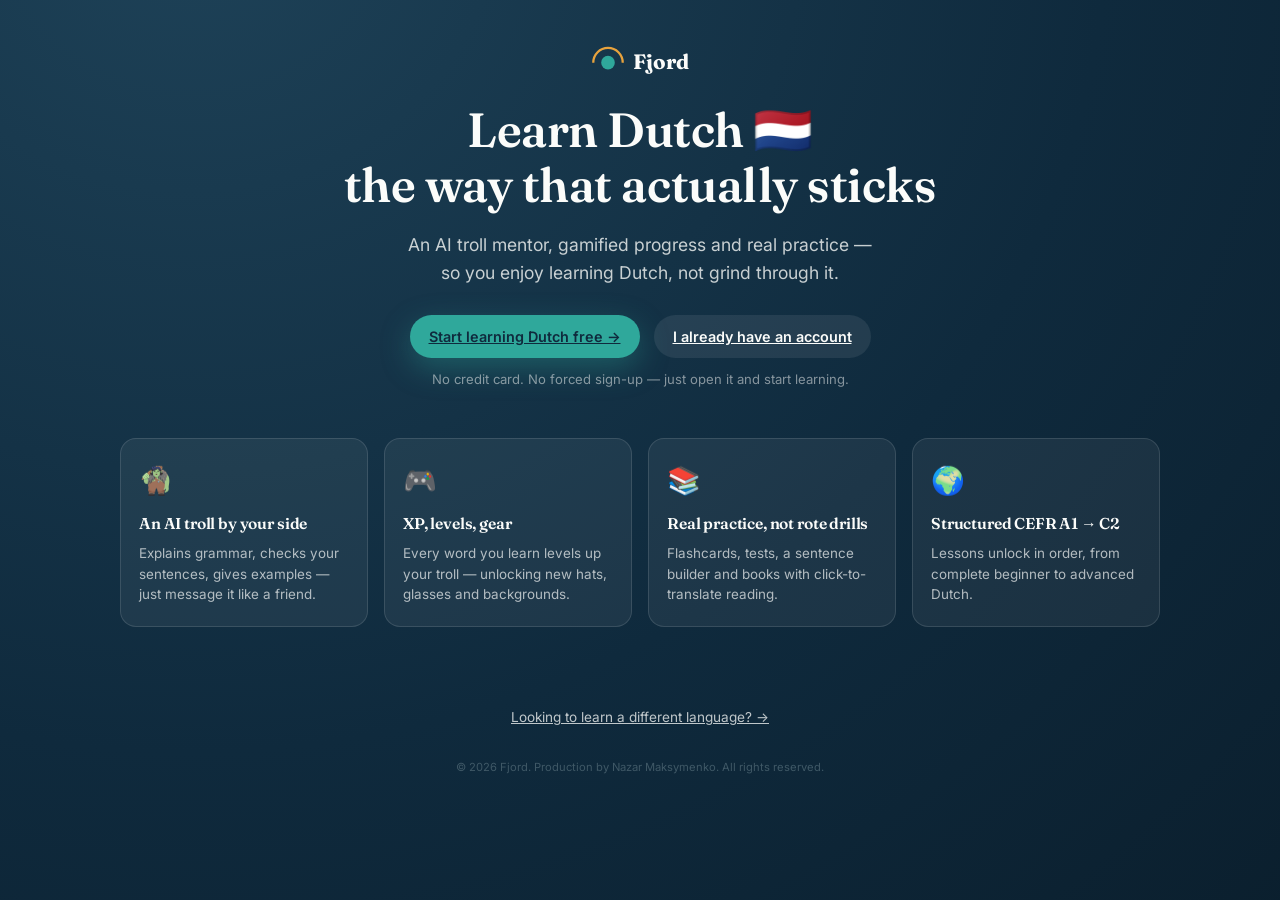
==== commit bc81ee22: "Learn" ====
--- a/learn/dutch/index.html
+++ b/learn/dutch/index.html
@@ -1,5 +1,5 @@
 <!DOCTYPE html>
-<html lang="nl">
+<html lang="en">
 <head>
     <meta charset="UTF-8">
     <meta name="viewport" content="width=device-width, initial-scale=1.0, maximum-scale=1.0, user-scalable=yes">
@@ -15,13 +15,13 @@
     <link rel="icon" type="image/png" sizes="192x192" href="../../icons/icon-192.png">
 
     <!-- ============ SEO ============ -->
-    <title>Gratis Nederlands leren online — AI-tutor & spelletjes | Fjord</title>
-    <meta name="description" content="Leer gratis Nederlands met Fjord: een AI-trol als tutor, speelse flashcards, adaptieve verhalen en echte oefening van A1 tot C2. Geen creditcard, geen advertenties.">
+    <title>Learn Dutch Online for Free — AI Tutor & Games | Fjord</title>
+    <meta name="description" content="Learn Dutch for free with Fjord: an AI troll tutor, gamified flashcards, adaptive stories and real practice from A1 to C2. No credit card, no ads.">
     <link rel="canonical" href="https://fjordlp.com/learn/dutch/">
 
     <!-- ============ Open Graph ============ -->
-    <meta property="og:title" content="Gratis Nederlands leren online — AI-tutor & spelletjes | Fjord">
-    <meta property="og:description" content="Een AI-trol als tutor, speelse flashcards, adaptieve verhalen en echte oefening van A1 tot C2 — gratis, zonder creditcard.">
+    <meta property="og:title" content="Learn Dutch Online for Free — AI Tutor & Games | Fjord">
+    <meta property="og:description" content="An AI troll tutor, gamified flashcards, adaptive stories and real practice from A1 to C2 — free, no credit card.">
     <meta property="og:url" content="https://fjordlp.com/learn/dutch/">
     <meta property="og:type" content="website">
     <meta property="og:image" content="https://fjordlp.com/og-image.jpg">
@@ -30,8 +30,8 @@
 
     <!-- ============ Twitter Card ============ -->
     <meta name="twitter:card" content="summary_large_image">
-    <meta name="twitter:title" content="Gratis Nederlands leren online — AI-tutor & spelletjes | Fjord">
-    <meta name="twitter:description" content="Een AI-trol als tutor, speelse flashcards, adaptieve verhalen en echte oefening van A1 tot C2 — gratis, zonder creditcard.">
+    <meta name="twitter:title" content="Learn Dutch Online for Free — AI Tutor & Games | Fjord">
+    <meta name="twitter:description" content="An AI troll tutor, gamified flashcards, adaptive stories and real practice from A1 to C2 — free, no credit card.">
     <meta name="twitter:image" content="https://fjordlp.com/og-image.jpg">
 
     <!-- ============ Fonts ============ -->
@@ -47,8 +47,8 @@
     {
       "@context": "https://schema.org",
       "@type": "Course",
-      "name": "Leer Nederlands met Fjord",
-      "description": "Speels Nederlands-leerplatform met AI-tutor, flashcards, adaptieve verhalen en CEFR A1-C2-opbouw.",
+      "name": "Learn Dutch with Fjord",
+      "description": "Gamified Dutch learning platform with an AI tutor, flashcards, adaptive stories and CEFR A1-C2 progression.",
       "provider": {
         "@type": "Organization",
         "name": "Fjord",
@@ -70,40 +70,40 @@
                     <span class="mark"><svg viewBox="0 0 30 30" width="34" height="34"><circle cx="15" cy="20" r="6" fill="#2FA89B"/><path d="M2 20 A13 13 0 0 1 28 20" stroke="#E8A33D" stroke-width="2" fill="none"/></svg></span>
                     Fjord
                 </div>
-                <h1 class="hero-title">Leer Nederlands 🇳🇱<br>op een manier die echt blijft hangen</h1>
-                <p class="hero-subtitle">Een AI-trol als mentor, speelse voortgang en echte oefening —<br class="hero-br">zodat je Nederlands leren leuk vindt, in plaats van afzien.</p>
+                <h1 class="hero-title">Learn Dutch 🇳🇱<br>the way that actually sticks</h1>
+                <p class="hero-subtitle">An AI troll mentor, gamified progress and real practice —<br class="hero-br">so you enjoy learning Dutch, not grind through it.</p>
                 <div class="hero-cta-row">
-                    <a class="btn btn-hero-primary" href="/?lang=nl&amp;ui=en">Gratis Nederlands leren →</a>
-                    <a class="btn btn-hero-ghost" href="/?lang=nl&amp;ui=en">Ik heb al een account</a>
+                    <a class="btn btn-hero-primary" href="/?lang=nl&amp;ui=en">Start learning Dutch free →</a>
+                    <a class="btn btn-hero-ghost" href="/?lang=nl&amp;ui=en">I already have an account</a>
                 </div>
-                <p class="hero-microcopy">Geen creditcard. Geen verplichte registratie — gewoon openen en beginnen.</p>
+                <p class="hero-microcopy">No credit card. No forced sign-up — just open it and start learning.</p>
             </div>
 
             <div class="hero-features">
                 <div class="hero-feature-card">
                     <div class="hero-feature-icon">🧌</div>
-                    <h3>Een AI-trol naast je</h3>
-                    <p>Legt grammatica uit, checkt je zinnen, geeft voorbeelden — schrijf hem gewoon zoals aan een vriend.</p>
+                    <h3>An AI troll by your side</h3>
+                    <p>Explains grammar, checks your sentences, gives examples — just message it like a friend.</p>
                 </div>
                 <div class="hero-feature-card">
                     <div class="hero-feature-icon">🎮</div>
-                    <h3>XP, levels, uitrusting</h3>
-                    <p>Elk woord dat je leert, laat je trol een level stijgen — nieuwe hoedjes, brillen en achtergronden wachten.</p>
+                    <h3>XP, levels, gear</h3>
+                    <p>Every word you learn levels up your troll — unlocking new hats, glasses and backgrounds.</p>
                 </div>
                 <div class="hero-feature-card">
                     <div class="hero-feature-icon">📚</div>
-                    <h3>Echte oefening, geen blind stampen</h3>
-                    <p>Flashcards, toetsen, een zinnenbouwer en boeken met vertalen-met-één-klik.</p>
+                    <h3>Real practice, not rote drills</h3>
+                    <p>Flashcards, tests, a sentence builder and books with click-to-translate reading.</p>
                 </div>
                 <div class="hero-feature-card">
                     <div class="hero-feature-icon">🌍</div>
-                    <h3>Gestructureerd van A1 naar C2</h3>
-                    <p>Lessen ontgrendelen in volgorde, van complete beginner tot gevorderd Nederlands.</p>
+                    <h3>Structured CEFR A1 → C2</h3>
+                    <p>Lessons unlock in order, from complete beginner to advanced Dutch.</p>
                 </div>
             </div>
         </section>
 
-        <p style="margin-top:24px;font-size:.85rem;"><a href="/" style="color:var(--frost);opacity:.75;">Wil je een andere taal leren? →</a></p>
+        <p style="margin-top:24px;font-size:.85rem;"><a href="/" style="color:var(--frost);opacity:.75;">Looking to learn a different language? →</a></p>
 
         <footer class="appfoot" style="width:100%;">© 2026 Fjord. Production by Nazar Maksymenko. All rights reserved.</footer>
     </div>
